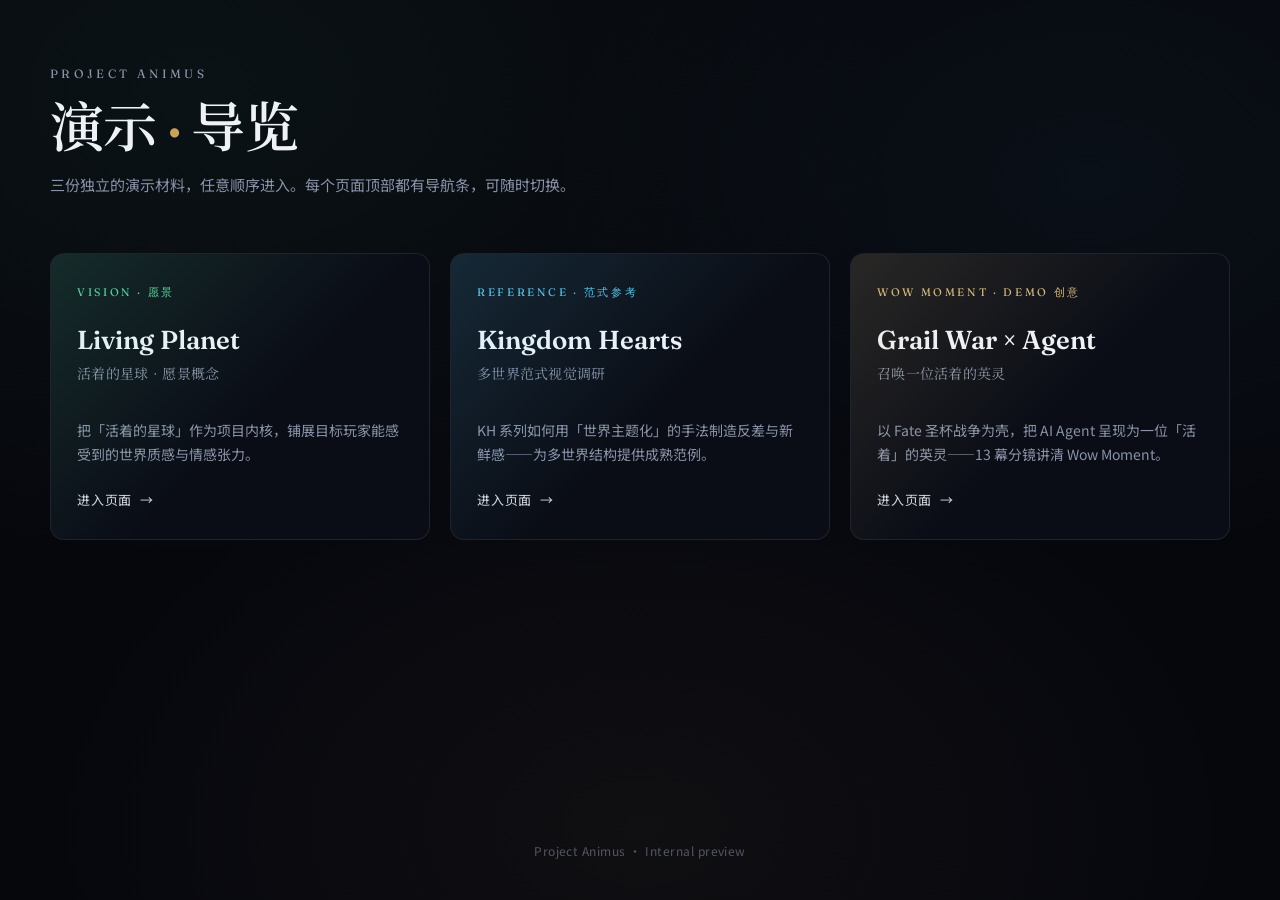
==== index.html @ 3f8310a8 "新增 docs/presentation/ 三份 vision HTML 与共用素材，接入 GitHub Pages - docs/presentation/：主页 index.html 与 3 份 " ====
<!doctype html>
<html lang="zh-CN">
<head>
<meta charset="utf-8">
<meta name="viewport" content="width=device-width, initial-scale=1">
<title>Project Animus · 演示导览</title>
<link rel="preconnect" href="https://fonts.googleapis.com">
<link rel="preconnect" href="https://fonts.gstatic.com" crossorigin>
<link href="https://fonts.googleapis.com/css2?family=Fraunces:opsz,wght@9..144,500;9..144,700&family=Noto+Serif+SC:wght@500;700;900&family=Noto+Sans+SC:wght@300;400;500;700&display=swap" rel="stylesheet">
<style>
  :root{
    --bg:#06070d;
    --bg-2:#0a0d16;
    --ink:#eef2f8;
    --muted:#8a93a8;
    --line:rgba(255,255,255,.09);
    --accent:#c9a35c;
  }
  *{box-sizing:border-box}
  html,body{margin:0;background:var(--bg);color:var(--ink);font-family:"Noto Sans SC",-apple-system,BlinkMacSystemFont,"Segoe UI",sans-serif;line-height:1.6}
  body{min-height:100vh;display:flex;flex-direction:column;padding:64px 24px 40px;background:
    radial-gradient(1200px 800px at 15% 10%, rgba(92,230,168,.05), transparent 60%),
    radial-gradient(1000px 700px at 85% 20%, rgba(96,214,255,.045), transparent 55%),
    radial-gradient(1000px 700px at 50% 92%, rgba(232,201,135,.045), transparent 60%),
    var(--bg)}
  .container{max-width:1180px;margin:0 auto;width:100%;flex:1;display:flex;flex-direction:column}
  header{margin-bottom:56px}
  .eyebrow{font-family:"Fraunces",serif;font-size:12px;letter-spacing:.28em;text-transform:uppercase;color:var(--muted);margin-bottom:14px}
  h1{font-family:"Fraunces","Noto Serif SC",serif;font-size:clamp(34px,4.6vw,54px);font-weight:600;letter-spacing:-.01em;margin:0 0 14px;line-height:1.15}
  h1 .accent{color:var(--accent)}
  .subtitle{font-size:15px;color:var(--muted);max-width:640px;margin:0}
  main.cards{display:grid;grid-template-columns:repeat(3,1fr);gap:20px;flex:1;align-content:start}
  @media (max-width:900px){main.cards{grid-template-columns:1fr}}
  .card{position:relative;display:flex;flex-direction:column;padding:30px 26px 28px;background:var(--bg-2);border:1px solid var(--line);border-radius:14px;text-decoration:none;color:inherit;overflow:hidden;transition:transform .28s ease,border-color .28s ease,box-shadow .28s ease}
  .card::before{content:"";position:absolute;inset:0;background:linear-gradient(135deg,var(--tint,transparent) 0%,transparent 55%);opacity:.14;pointer-events:none}
  .card:hover{transform:translateY(-4px);border-color:rgba(255,255,255,.2);box-shadow:0 24px 48px -20px rgba(0,0,0,.6)}
  .card .tag{font-family:"Fraunces",serif;font-size:11px;letter-spacing:.24em;text-transform:uppercase;color:var(--tint,var(--muted));margin-bottom:22px;opacity:.9}
  .card h2{font-family:"Fraunces","Noto Serif SC",serif;font-size:26px;font-weight:600;margin:0 0 6px;line-height:1.25}
  .card .cn{font-family:"Noto Serif SC",serif;font-size:14px;color:var(--muted);margin-bottom:20px;letter-spacing:.02em}
  .card .desc{font-size:14px;color:var(--muted);flex:1;margin-bottom:24px;line-height:1.7}
  .card .cta{font-size:13px;color:var(--ink);opacity:.9;letter-spacing:.06em;display:inline-flex;align-items:center;gap:8px}
  .card .cta::after{content:"→";transition:transform .2s ease}
  .card:hover .cta::after{transform:translateX(6px)}
  .card.living{--tint:#5ce6a8}
  .card.kh{--tint:#60d6ff}
  .card.grail{--tint:#e8c987}
  footer{margin-top:56px;font-size:12px;color:var(--muted);opacity:.55;text-align:center;letter-spacing:.04em}
</style>
</head>
<body>
<div class="container">
  <header>
    <div class="eyebrow">Project Animus</div>
    <h1>演示<span class="accent"> · </span>导览</h1>
    <p class="subtitle">三份独立的演示材料，任意顺序进入。每个页面顶部都有导航条，可随时切换。</p>
  </header>
  <main class="cards">
    <a class="card living" href="living-planet-vision.html">
      <div class="tag">Vision · 愿景</div>
      <h2>Living Planet</h2>
      <div class="cn">活着的星球 · 愿景概念</div>
      <p class="desc">把「活着的星球」作为项目内核，铺展目标玩家能感受到的世界质感与情感张力。</p>
      <span class="cta">进入页面</span>
    </a>
    <a class="card kh" href="kingdom-hearts-world-pattern.html">
      <div class="tag">Reference · 范式参考</div>
      <h2>Kingdom Hearts</h2>
      <div class="cn">多世界范式视觉调研</div>
      <p class="desc">KH 系列如何用「世界主题化」的手法制造反差与新鲜感——为多世界结构提供成熟范例。</p>
      <span class="cta">进入页面</span>
    </a>
    <a class="card grail" href="grail-war-agent-vision.html">
      <div class="tag">Wow Moment · Demo 创意</div>
      <h2>Grail War × Agent</h2>
      <div class="cn">召唤一位活着的英灵</div>
      <p class="desc">以 Fate 圣杯战争为壳，把 AI Agent 呈现为一位「活着」的英灵——13 幕分镜讲清 Wow Moment。</p>
      <span class="cta">进入页面</span>
    </a>
  </main>
  <footer>Project Animus · Internal preview</footer>
</div>
</body>
</html>
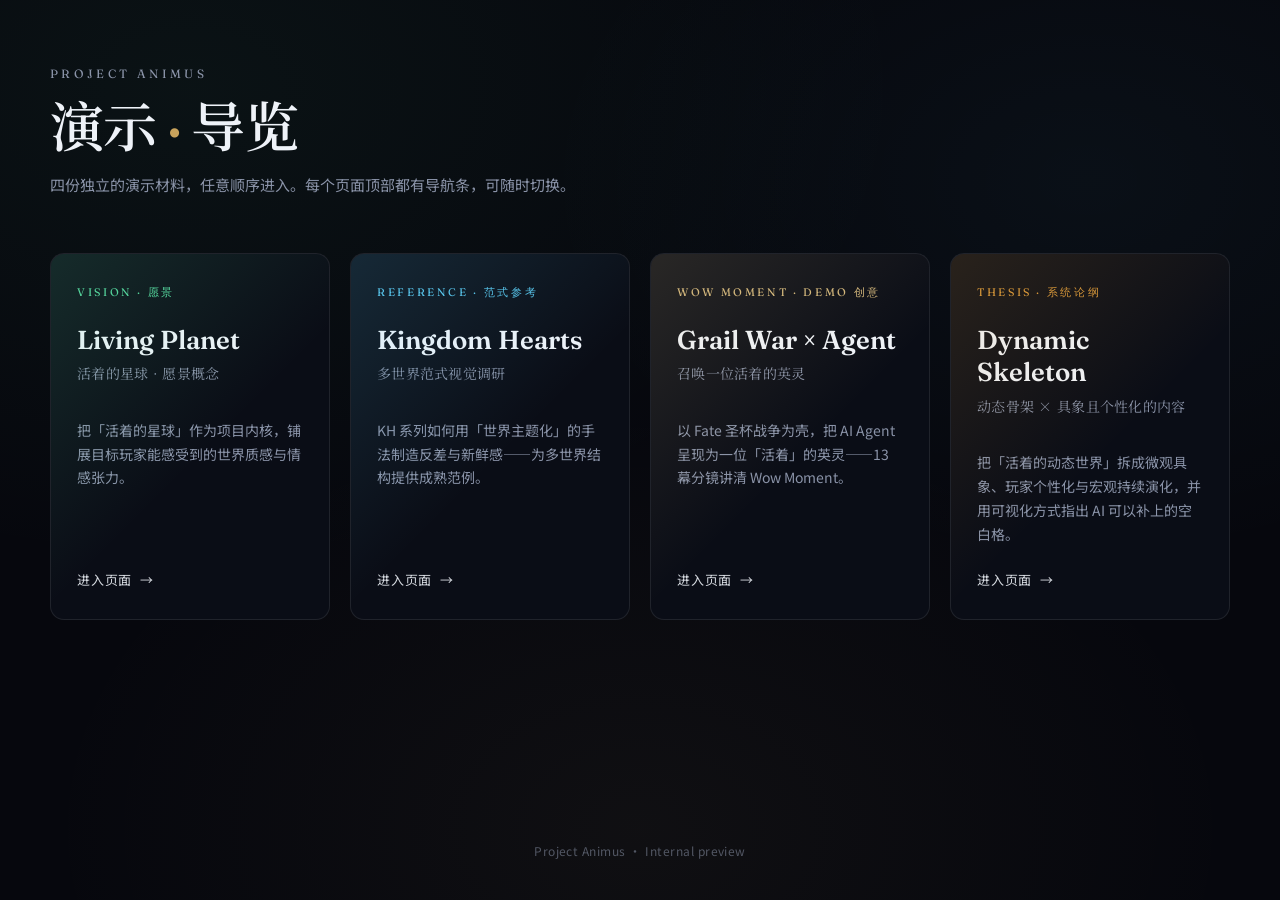
==== commit 88d9ab44: "发布动态骨架论纲展示页" ====
--- a/index.html
+++ b/index.html
@@ -29,7 +29,7 @@
   h1{font-family:"Fraunces","Noto Serif SC",serif;font-size:clamp(34px,4.6vw,54px);font-weight:600;letter-spacing:-.01em;margin:0 0 14px;line-height:1.15}
   h1 .accent{color:var(--accent)}
   .subtitle{font-size:15px;color:var(--muted);max-width:640px;margin:0}
-  main.cards{display:grid;grid-template-columns:repeat(3,1fr);gap:20px;flex:1;align-content:start}
+  main.cards{display:grid;grid-template-columns:repeat(auto-fit,minmax(260px,1fr));gap:20px;flex:1;align-content:start}
   @media (max-width:900px){main.cards{grid-template-columns:1fr}}
   .card{position:relative;display:flex;flex-direction:column;padding:30px 26px 28px;background:var(--bg-2);border:1px solid var(--line);border-radius:14px;text-decoration:none;color:inherit;overflow:hidden;transition:transform .28s ease,border-color .28s ease,box-shadow .28s ease}
   .card::before{content:"";position:absolute;inset:0;background:linear-gradient(135deg,var(--tint,transparent) 0%,transparent 55%);opacity:.14;pointer-events:none}
@@ -44,6 +44,7 @@
   .card.living{--tint:#5ce6a8}
   .card.kh{--tint:#60d6ff}
   .card.grail{--tint:#e8c987}
+  .card.thesis{--tint:#e8a33d}
   footer{margin-top:56px;font-size:12px;color:var(--muted);opacity:.55;text-align:center;letter-spacing:.04em}
 </style>
 </head>
@@ -52,7 +53,7 @@
   <header>
     <div class="eyebrow">Project Animus</div>
     <h1>演示<span class="accent"> · </span>导览</h1>
-    <p class="subtitle">三份独立的演示材料，任意顺序进入。每个页面顶部都有导航条，可随时切换。</p>
+    <p class="subtitle">四份独立的演示材料，任意顺序进入。每个页面顶部都有导航条，可随时切换。</p>
   </header>
   <main class="cards">
     <a class="card living" href="living-planet-vision.html">
@@ -76,6 +77,13 @@
       <p class="desc">以 Fate 圣杯战争为壳，把 AI Agent 呈现为一位「活着」的英灵——13 幕分镜讲清 Wow Moment。</p>
       <span class="cta">进入页面</span>
     </a>
+    <a class="card thesis" href="dynamic-skeleton-thesis/">
+      <div class="tag">Thesis · 系统论纲</div>
+      <h2>Dynamic Skeleton</h2>
+      <div class="cn">动态骨架 × 具象且个性化的内容</div>
+      <p class="desc">把「活着的动态世界」拆成微观具象、玩家个性化与宏观持续演化，并用可视化方式指出 AI 可以补上的空白格。</p>
+      <span class="cta">进入页面</span>
+    </a>
   </main>
   <footer>Project Animus · Internal preview</footer>
 </div>
